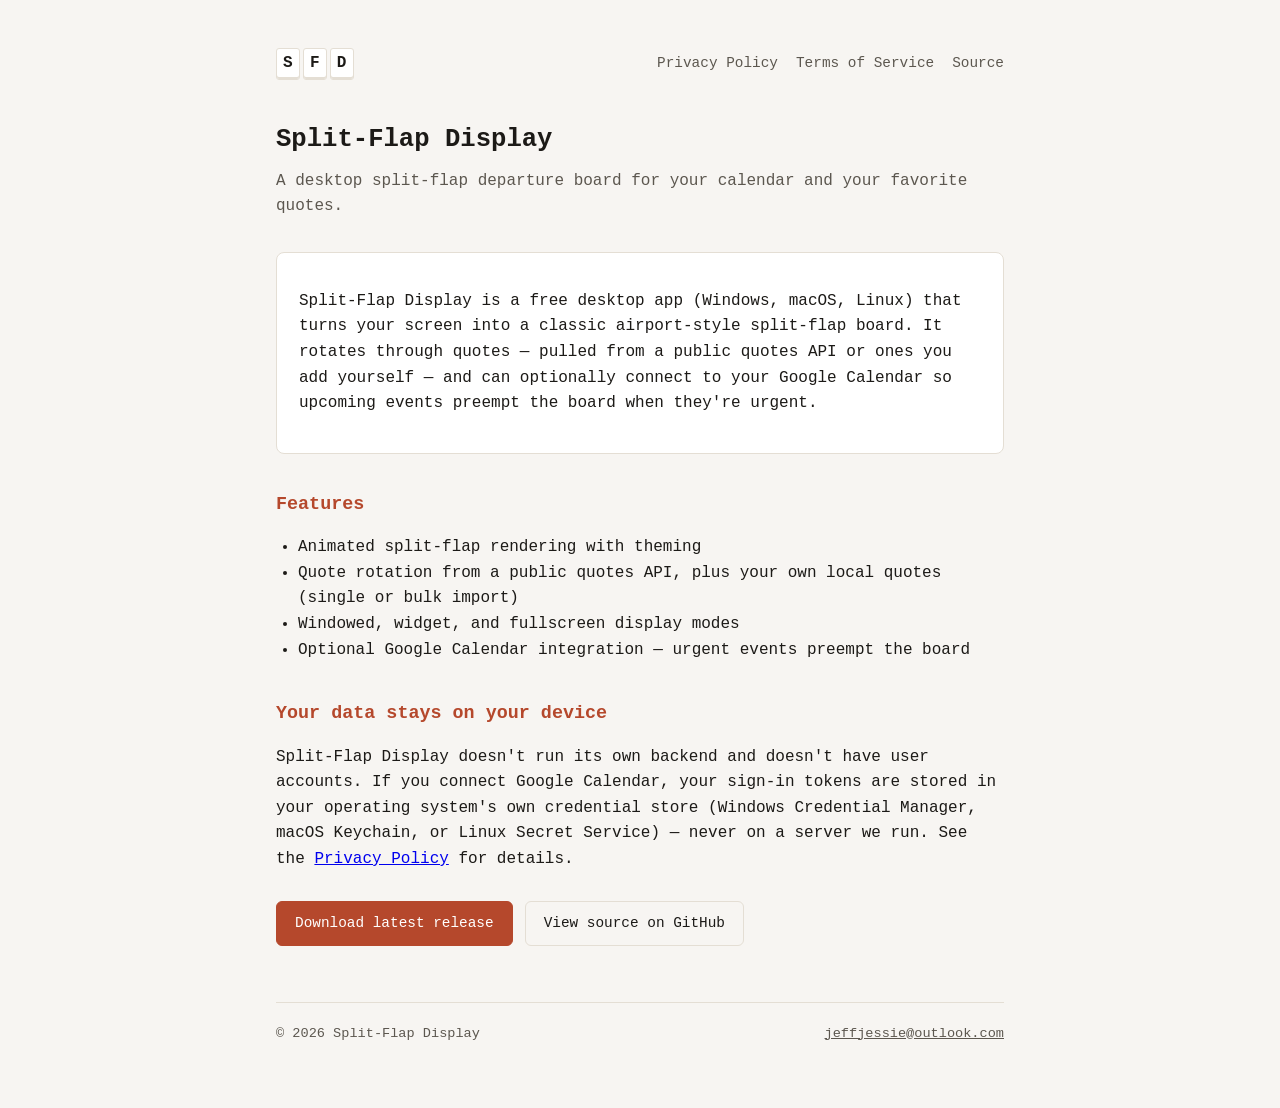
==== index.html @ 46285c23 "Landing for Desktop application" ====
<!doctype html>
<html lang="en">
<head>
<meta charset="utf-8">
<meta name="viewport" content="width=device-width, initial-scale=1">
<title>Split-Flap Display</title>
<meta name="description" content="A desktop split-flap departure board for your calendar and favorite quotes.">
<link rel="stylesheet" href="styles.css">
</head>
<body>
<div class="page">
  <header class="site-header">
    <div class="split-flap-mark" aria-hidden="true"><span>S</span><span>F</span><span>D</span></div>
    <nav class="site-nav">
      <a href="privacy.html">Privacy Policy</a>
      <a href="terms.html">Terms of Service</a>
      <a href="https://github.com/J3ffJessie/split-flap-board">Source</a>
    </nav>
  </header>

  <main>
    <h1>Split-Flap Display</h1>
    <p class="tagline">A desktop split-flap departure board for your calendar and your favorite quotes.</p>

    <div class="card">
      <p>Split-Flap Display is a free desktop app (Windows, macOS, Linux) that turns your screen into a
      classic airport-style split-flap board. It rotates through quotes — pulled from a public quotes API
      or ones you add yourself — and can optionally connect to your Google Calendar so upcoming events
      preempt the board when they're urgent.</p>
    </div>

    <h2>Features</h2>
    <ul>
      <li>Animated split-flap rendering with theming</li>
      <li>Quote rotation from a public quotes API, plus your own local quotes (single or bulk import)</li>
      <li>Windowed, widget, and fullscreen display modes</li>
      <li>Optional Google Calendar integration — urgent events preempt the board</li>
    </ul>

    <h2>Your data stays on your device</h2>
    <p>Split-Flap Display doesn't run its own backend and doesn't have user accounts. If you connect
    Google Calendar, your sign-in tokens are stored in your operating system's own credential store
    (Windows Credential Manager, macOS Keychain, or Linux Secret Service) — never on a server we run.
    See the <a href="privacy.html">Privacy Policy</a> for details.</p>

    <div class="cta-row">
      <a class="btn primary" href="https://github.com/J3ffJessie/split-flap-board/releases">Download latest release</a>
      <a class="btn secondary" href="https://github.com/J3ffJessie/split-flap-board">View source on GitHub</a>
    </div>
  </main>

  <footer class="site-footer">
    <span>&copy; 2026 Split-Flap Display</span>
    <a href="mailto:jeffjessie@outlook.com">jeffjessie@outlook.com</a>
  </footer>
</div>
</body>
</html>
---- styles.css ----
:root {
  --bg: #f7f5f2;
  --surface: #ffffff;
  --text: #1c1a17;
  --text-muted: #5c574f;
  --accent: #b5482c;
  --accent-contrast: #ffffff;
  --border: #e4ded4;
  --code-bg: #efeae2;
  --max-width: 760px;
}

@media (prefers-color-scheme: dark) {
  :root:not([data-theme="light"]) {
    --bg: #16140f;
    --surface: #1f1c16;
    --text: #ece7dd;
    --text-muted: #a89f8f;
    --accent: #e0733f;
    --accent-contrast: #16140f;
    --border: #332f26;
    --code-bg: #26221b;
  }
}

:root[data-theme="dark"] {
  --bg: #16140f;
  --surface: #1f1c16;
  --text: #ece7dd;
  --text-muted: #a89f8f;
  --accent: #e0733f;
  --accent-contrast: #16140f;
  --border: #332f26;
  --code-bg: #26221b;
}

* {
  box-sizing: border-box;
}

html {
  -webkit-text-size-adjust: 100%;
}

body {
  margin: 0;
  background: var(--bg);
  color: var(--text);
  font-family: "Iosevka Term", "JetBrains Mono", "SFMono-Regular", Menlo, Consolas, monospace;
  line-height: 1.6;
  -webkit-font-smoothing: antialiased;
}

.page {
  max-width: var(--max-width);
  margin: 0 auto;
  padding: 48px 16px 64px;
}

.split-flap-mark {
  display: inline-flex;
  gap: 3px;
  font-weight: 700;
  letter-spacing: 0.02em;
}

.split-flap-mark span {
  background: var(--surface);
  border: 1px solid var(--border);
  border-radius: 3px;
  padding: 2px 6px;
  box-shadow: inset 0 -2px 0 var(--border);
}

header.site-header {
  display: flex;
  align-items: baseline;
  justify-content: space-between;
  gap: 16px;
  flex-wrap: wrap;
  margin-bottom: 40px;
}

nav.site-nav {
  display: flex;
  gap: 18px;
  font-size: 0.9rem;
}

nav.site-nav a {
  color: var(--text-muted);
  text-decoration: none;
  border-bottom: 1px solid transparent;
}

nav.site-nav a:hover,
nav.site-nav a:focus-visible {
  color: var(--accent);
  border-bottom-color: var(--accent);
}

h1 {
  font-size: 1.6rem;
  margin: 0 0 8px;
}

h2 {
  font-size: 1.15rem;
  margin: 36px 0 12px;
  color: var(--accent);
}

p, li {
  color: var(--text);
}

.tagline {
  color: var(--text-muted);
  font-size: 1rem;
  margin: 0 0 32px;
}

.effective-date {
  color: var(--text-muted);
  font-size: 0.85rem;
  margin-bottom: 32px;
}

.card {
  background: var(--surface);
  border: 1px solid var(--border);
  border-radius: 8px;
  padding: 20px 22px;
  margin-bottom: 16px;
}

.cta-row {
  display: flex;
  gap: 12px;
  flex-wrap: wrap;
  margin: 28px 0 8px;
}

.btn {
  display: inline-block;
  padding: 10px 18px;
  border-radius: 6px;
  text-decoration: none;
  font-size: 0.9rem;
  border: 1px solid var(--border);
}

.btn.primary {
  background: var(--accent);
  color: var(--accent-contrast);
  border-color: var(--accent);
}

.btn.secondary {
  color: var(--text);
}

code {
  background: var(--code-bg);
  border-radius: 4px;
  padding: 2px 6px;
  font-size: 0.9em;
}

ul {
  padding-left: 22px;
}

footer.site-footer {
  margin-top: 56px;
  padding-top: 20px;
  border-top: 1px solid var(--border);
  color: var(--text-muted);
  font-size: 0.85rem;
  display: flex;
  justify-content: space-between;
  flex-wrap: wrap;
  gap: 10px;
}

footer.site-footer a {
  color: var(--text-muted);
}

@media (max-width: 480px) {
  .page {
    padding: 32px 16px 48px;
  }
  h1 {
    font-size: 1.35rem;
  }
}
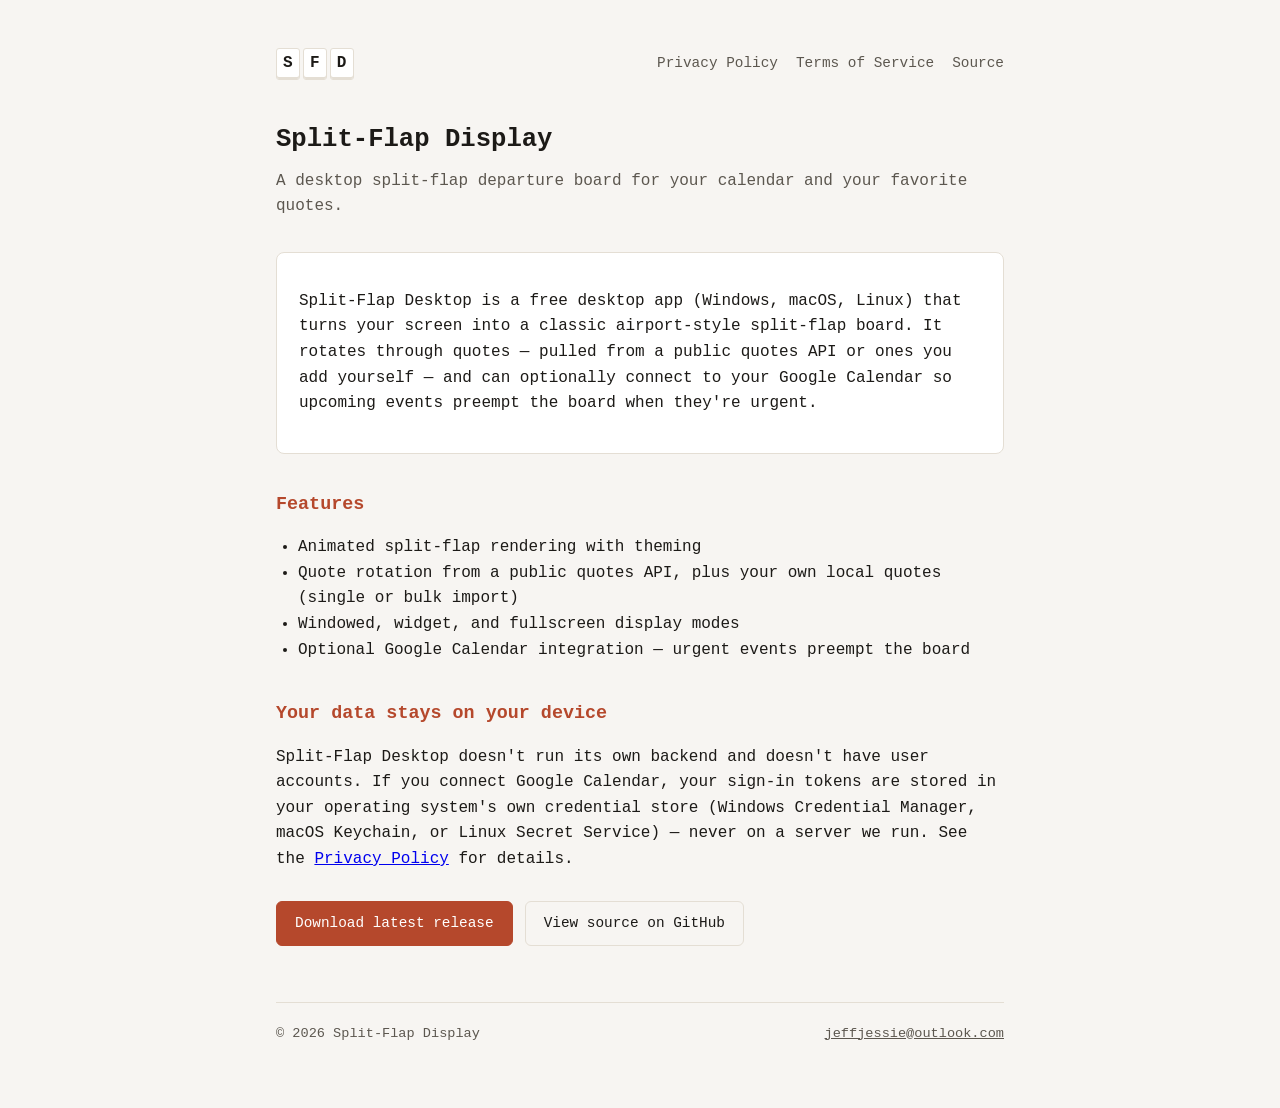
==== commit 04996bc3: "Clarify naming convention of the application" ====
--- a/index.html
+++ b/index.html
@@ -3,7 +3,7 @@
 <head>
 <meta charset="utf-8">
 <meta name="viewport" content="width=device-width, initial-scale=1">
-<title>Split-Flap Display</title>
+<title>Split-Flap Desktop</title>
 <meta name="description" content="A desktop split-flap departure board for your calendar and favorite quotes.">
 <link rel="stylesheet" href="styles.css">
 </head>
@@ -23,7 +23,7 @@
     <p class="tagline">A desktop split-flap departure board for your calendar and your favorite quotes.</p>
 
     <div class="card">
-      <p>Split-Flap Display is a free desktop app (Windows, macOS, Linux) that turns your screen into a
+      <p>Split-Flap Desktop is a free desktop app (Windows, macOS, Linux) that turns your screen into a
       classic airport-style split-flap board. It rotates through quotes — pulled from a public quotes API
       or ones you add yourself — and can optionally connect to your Google Calendar so upcoming events
       preempt the board when they're urgent.</p>
@@ -38,7 +38,7 @@
     </ul>
 
     <h2>Your data stays on your device</h2>
-    <p>Split-Flap Display doesn't run its own backend and doesn't have user accounts. If you connect
+    <p>Split-Flap Desktop doesn't run its own backend and doesn't have user accounts. If you connect
     Google Calendar, your sign-in tokens are stored in your operating system's own credential store
     (Windows Credential Manager, macOS Keychain, or Linux Secret Service) — never on a server we run.
     See the <a href="privacy.html">Privacy Policy</a> for details.</p>
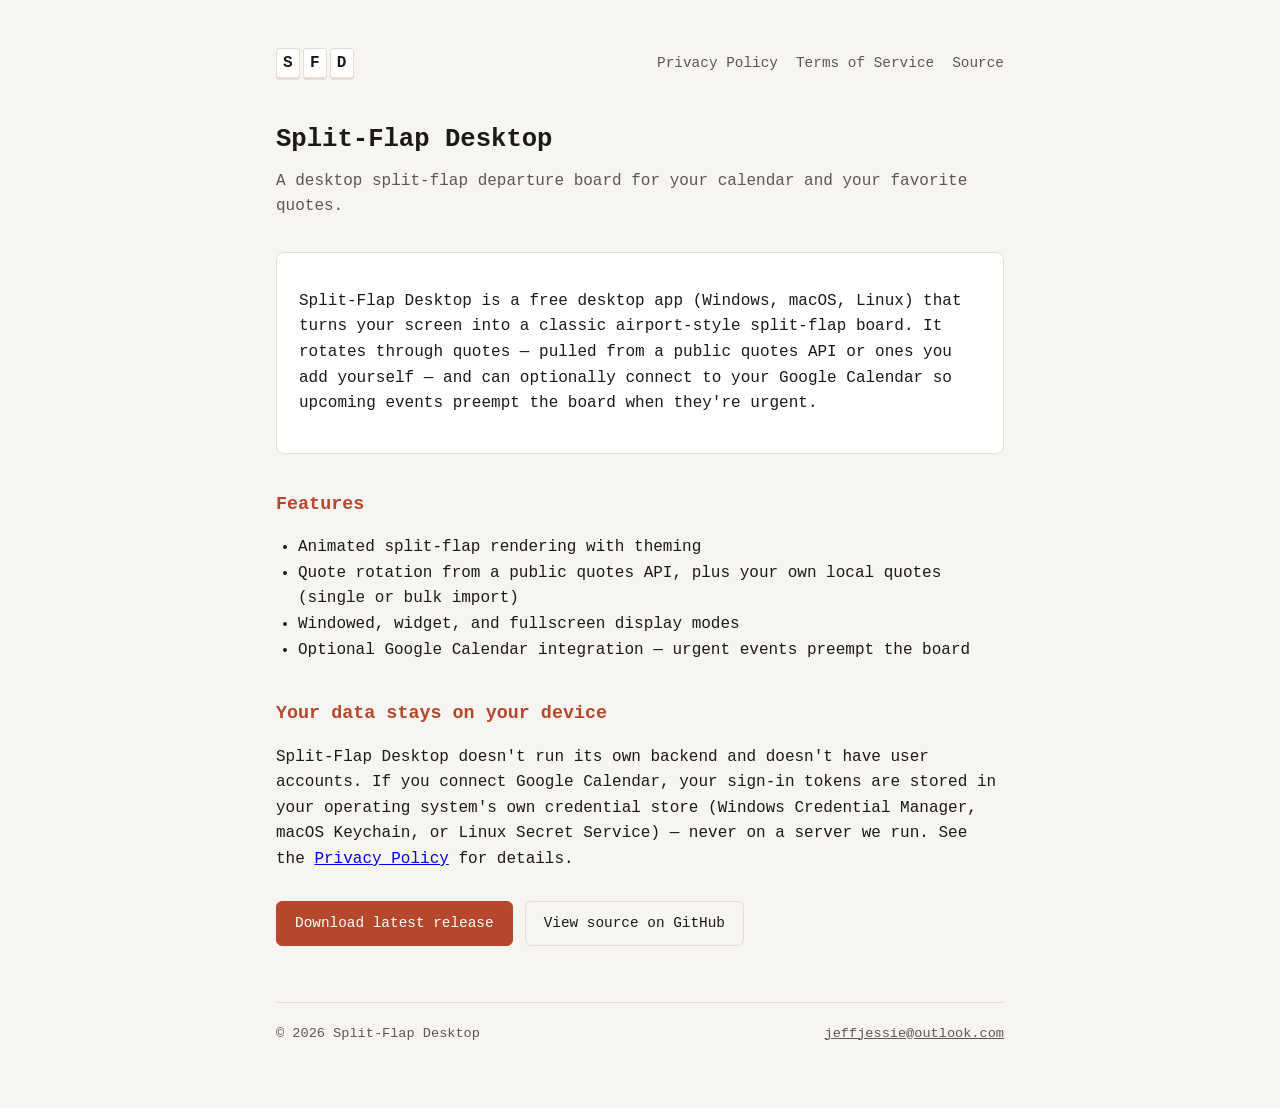
==== commit af507fe5: "Fix spelling" ====
--- a/index.html
+++ b/index.html
@@ -19,7 +19,7 @@
   </header>
 
   <main>
-    <h1>Split-Flap Display</h1>
+    <h1>Split-Flap Desktop</h1>
     <p class="tagline">A desktop split-flap departure board for your calendar and your favorite quotes.</p>
 
     <div class="card">
@@ -50,7 +50,7 @@
   </main>
 
   <footer class="site-footer">
-    <span>&copy; 2026 Split-Flap Display</span>
+    <span>&copy; 2026 Split-Flap Desktop</span>
     <a href="mailto:jeffjessie@outlook.com">jeffjessie@outlook.com</a>
   </footer>
 </div>
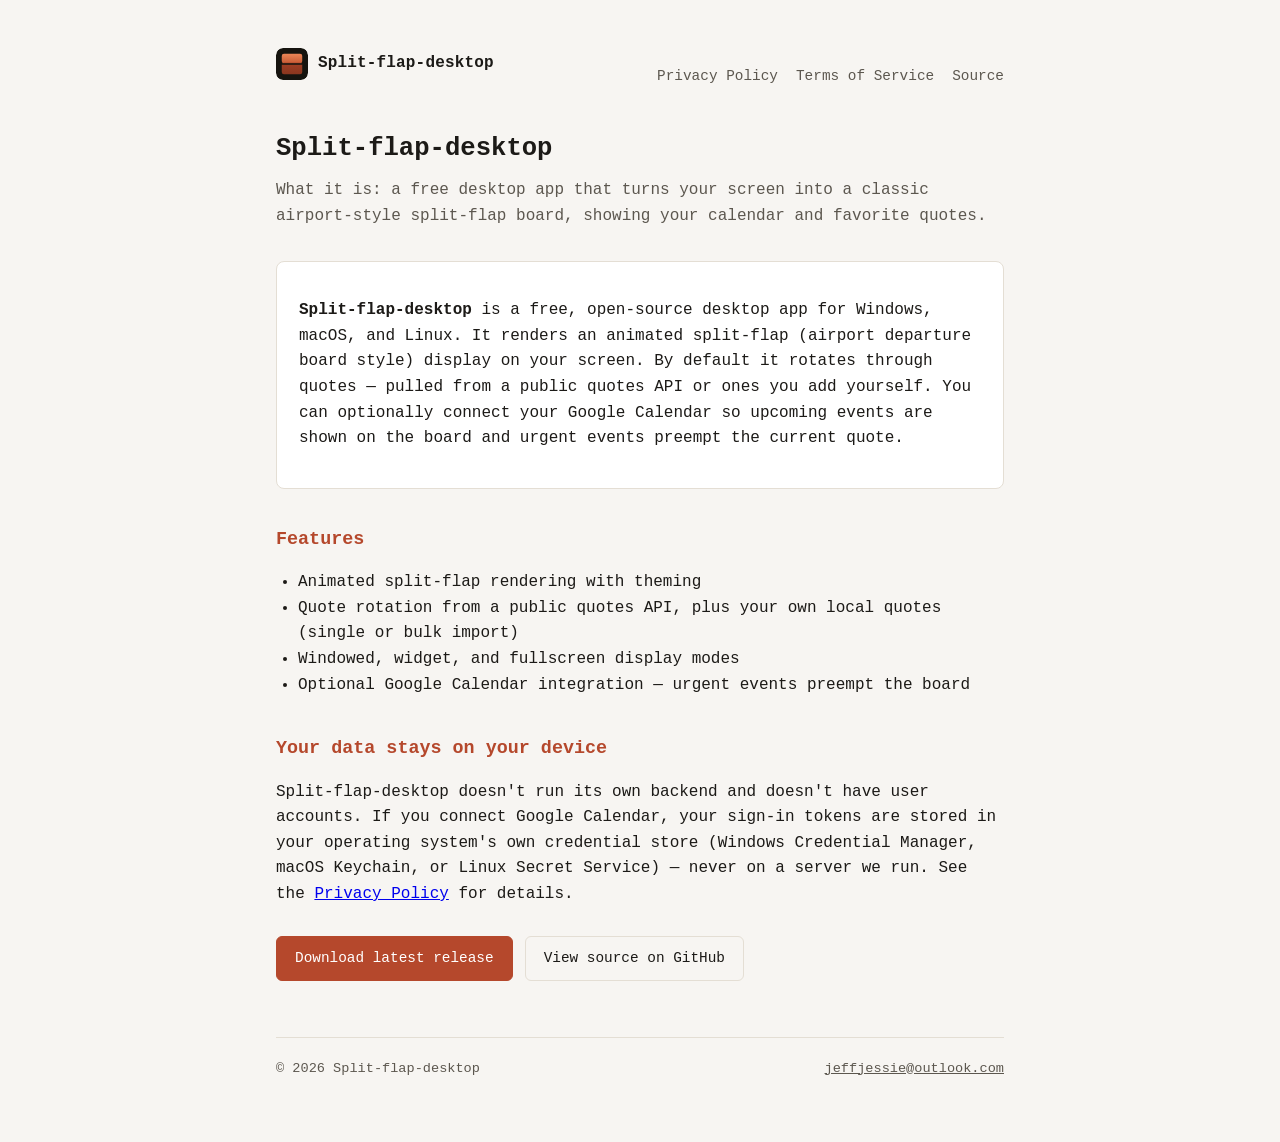
==== commit 0a667fb0: "Fixing items for Google Cloud verification" ====
--- a/index.html
+++ b/index.html
@@ -3,14 +3,19 @@
 <head>
 <meta charset="utf-8">
 <meta name="viewport" content="width=device-width, initial-scale=1">
-<title>Split-Flap Desktop</title>
-<meta name="description" content="A desktop split-flap departure board for your calendar and favorite quotes.">
+<title>Split-flap-desktop</title>
+<meta name="description" content="Split-flap-desktop turns your screen into a classic airport-style split-flap board showing your calendar and favorite quotes.">
+<link rel="icon" type="image/png" href="assets/favicon-32.png">
+<link rel="apple-touch-icon" href="assets/apple-touch-icon.png">
 <link rel="stylesheet" href="styles.css">
 </head>
 <body>
 <div class="page">
   <header class="site-header">
-    <div class="split-flap-mark" aria-hidden="true"><span>S</span><span>F</span><span>D</span></div>
+    <a class="brand" href="index.html">
+      <img class="split-flap-mark" src="assets/logo.svg" width="32" height="32" alt="">
+      <span class="brand-name">Split-flap-desktop</span>
+    </a>
     <nav class="site-nav">
       <a href="privacy.html">Privacy Policy</a>
       <a href="terms.html">Terms of Service</a>
@@ -19,14 +24,16 @@
   </header>
 
   <main>
-    <h1>Split-Flap Desktop</h1>
-    <p class="tagline">A desktop split-flap departure board for your calendar and your favorite quotes.</p>
+    <h1>Split-flap-desktop</h1>
+    <p class="tagline">What it is: a free desktop app that turns your screen into a classic
+    airport-style split-flap board, showing your calendar and favorite quotes.</p>
 
     <div class="card">
-      <p>Split-Flap Desktop is a free desktop app (Windows, macOS, Linux) that turns your screen into a
-      classic airport-style split-flap board. It rotates through quotes — pulled from a public quotes API
-      or ones you add yourself — and can optionally connect to your Google Calendar so upcoming events
-      preempt the board when they're urgent.</p>
+      <p><strong>Split-flap-desktop</strong> is a free, open-source desktop app for Windows, macOS,
+      and Linux. It renders an animated split-flap (airport departure board style) display on your
+      screen. By default it rotates through quotes — pulled from a public quotes API or ones you add
+      yourself. You can optionally connect your Google Calendar so upcoming events are shown on the
+      board and urgent events preempt the current quote.</p>
     </div>
 
     <h2>Features</h2>
@@ -38,7 +45,7 @@
     </ul>
 
     <h2>Your data stays on your device</h2>
-    <p>Split-Flap Desktop doesn't run its own backend and doesn't have user accounts. If you connect
+    <p>Split-flap-desktop doesn't run its own backend and doesn't have user accounts. If you connect
     Google Calendar, your sign-in tokens are stored in your operating system's own credential store
     (Windows Credential Manager, macOS Keychain, or Linux Secret Service) — never on a server we run.
     See the <a href="privacy.html">Privacy Policy</a> for details.</p>
@@ -50,7 +57,7 @@
   </main>
 
   <footer class="site-footer">
-    <span>&copy; 2026 Split-Flap Desktop</span>
+    <span>&copy; 2026 Split-flap-desktop</span>
     <a href="mailto:jeffjessie@outlook.com">jeffjessie@outlook.com</a>
   </footer>
 </div>
--- a/styles.css
+++ b/styles.css
@@ -57,19 +57,22 @@
   padding: 48px 16px 64px;
 }
 
+.brand {
+  display: inline-flex;
+  align-items: center;
+  gap: 10px;
+  color: var(--text);
+  text-decoration: none;
+}
+
 .split-flap-mark {
-  display: inline-flex;
-  gap: 3px;
+  display: block;
+  border-radius: 7px;
+}
+
+.brand-name {
   font-weight: 700;
-  letter-spacing: 0.02em;
-}
-
-.split-flap-mark span {
-  background: var(--surface);
-  border: 1px solid var(--border);
-  border-radius: 3px;
-  padding: 2px 6px;
-  box-shadow: inset 0 -2px 0 var(--border);
+  letter-spacing: 0.01em;
 }
 
 header.site-header {
